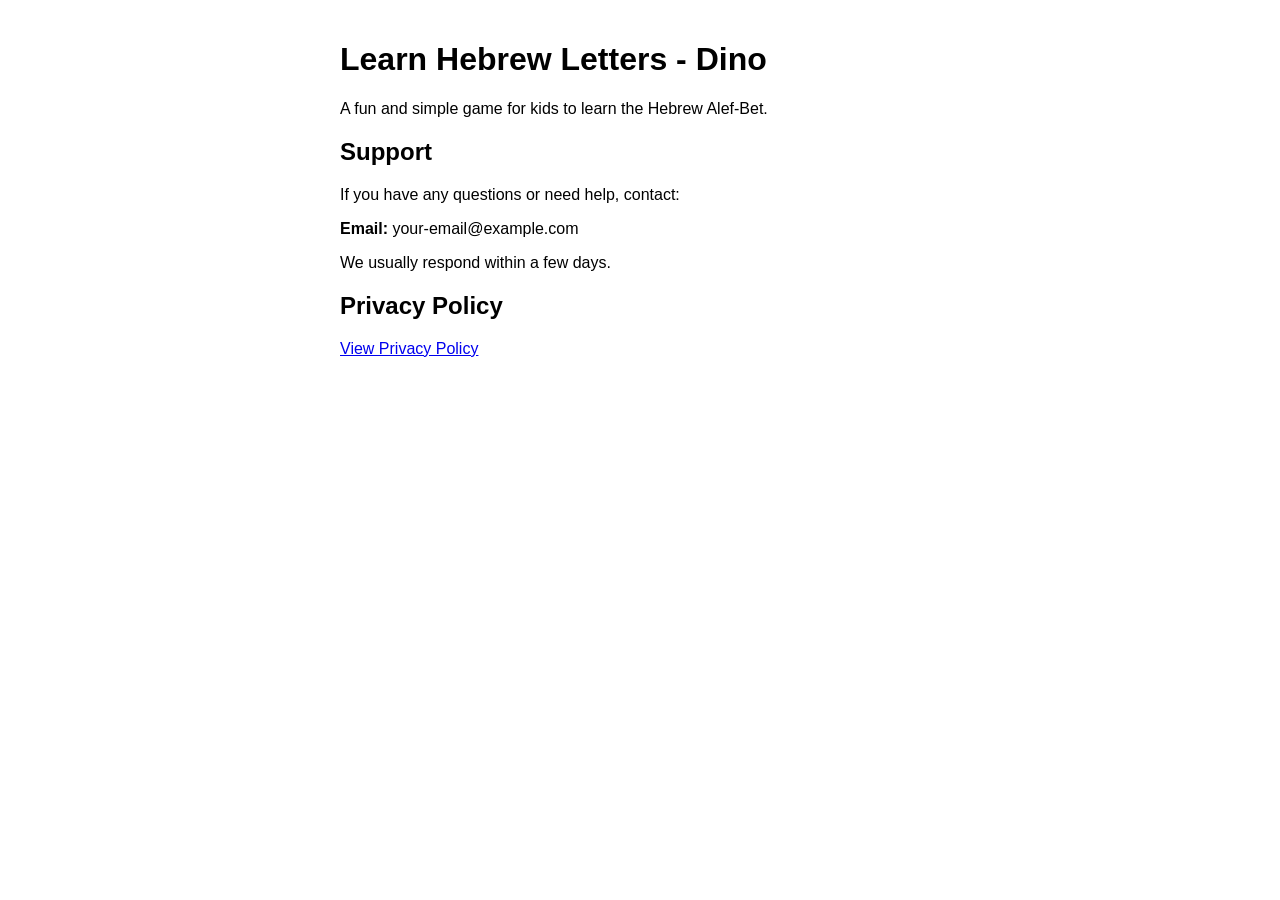
==== index.html @ c53a33fb "Add initial HTML structure for Hebrew learning game" ====
<!DOCTYPE html>
<html>
<head>
<meta charset="UTF-8">
<title>Learn Hebrew Letters - Dino</title>
</head>
<body style="font-family: Arial; max-width: 600px; margin: auto; padding: 20px;">

<h1>Learn Hebrew Letters - Dino</h1>

<p>A fun and simple game for kids to learn the Hebrew Alef-Bet.</p>

<h2>Support</h2>
<p>If you have any questions or need help, contact:</p>

<p><strong>Email:</strong> your-email@example.com</p>

<p>We usually respond within a few days.</p>

<h2>Privacy Policy</h2>
<p><a href="privacy.html">View Privacy Policy</a></p>

</body>
</html>
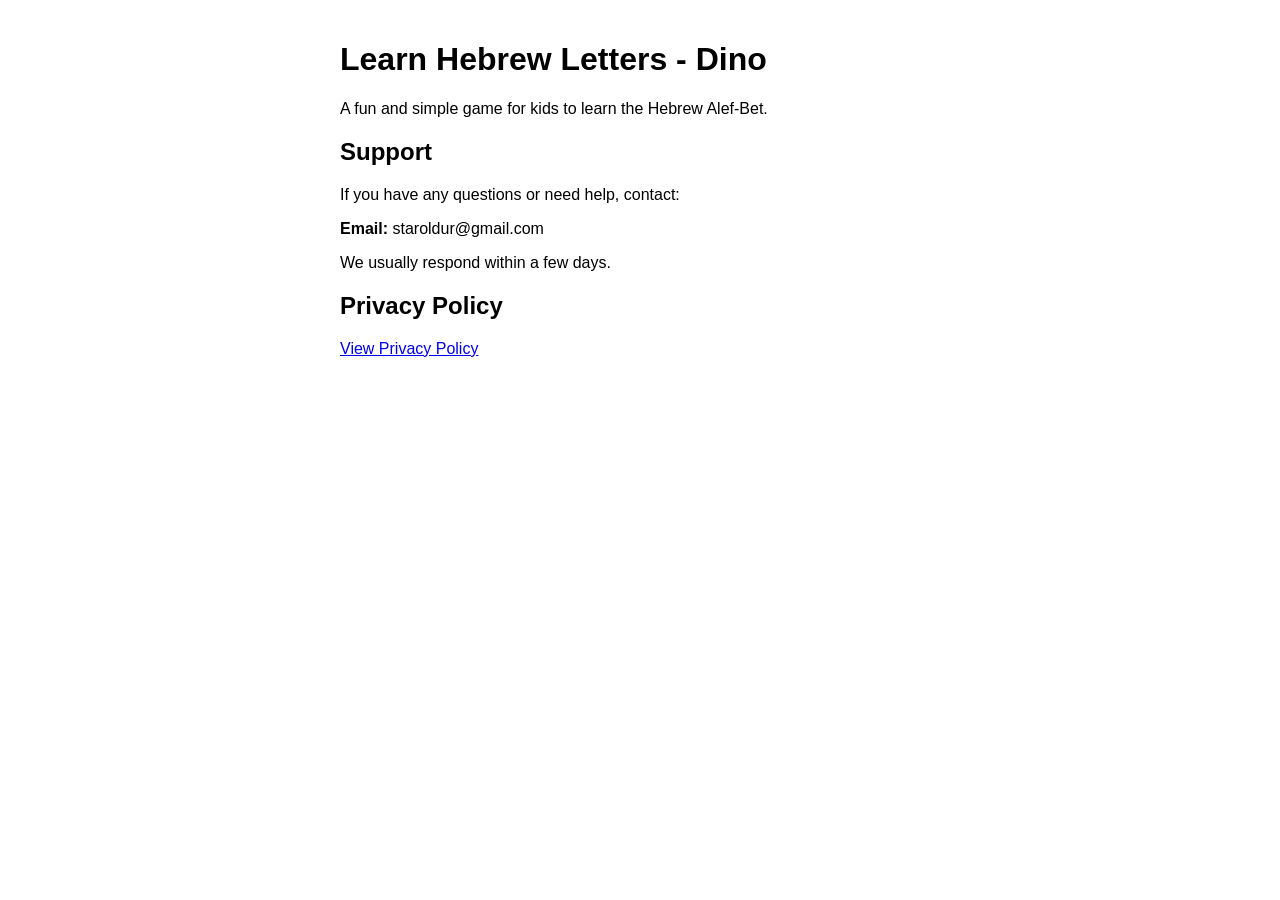
==== commit 15fbaa82: "Update contact email in index.html" ====
--- a/index.html
+++ b/index.html
@@ -13,7 +13,7 @@
 <h2>Support</h2>
 <p>If you have any questions or need help, contact:</p>
 
-<p><strong>Email:</strong> your-email@example.com</p>
+<p><strong>Email:</strong> staroldur@gmail.com</p>
 
 <p>We usually respond within a few days.</p>
 
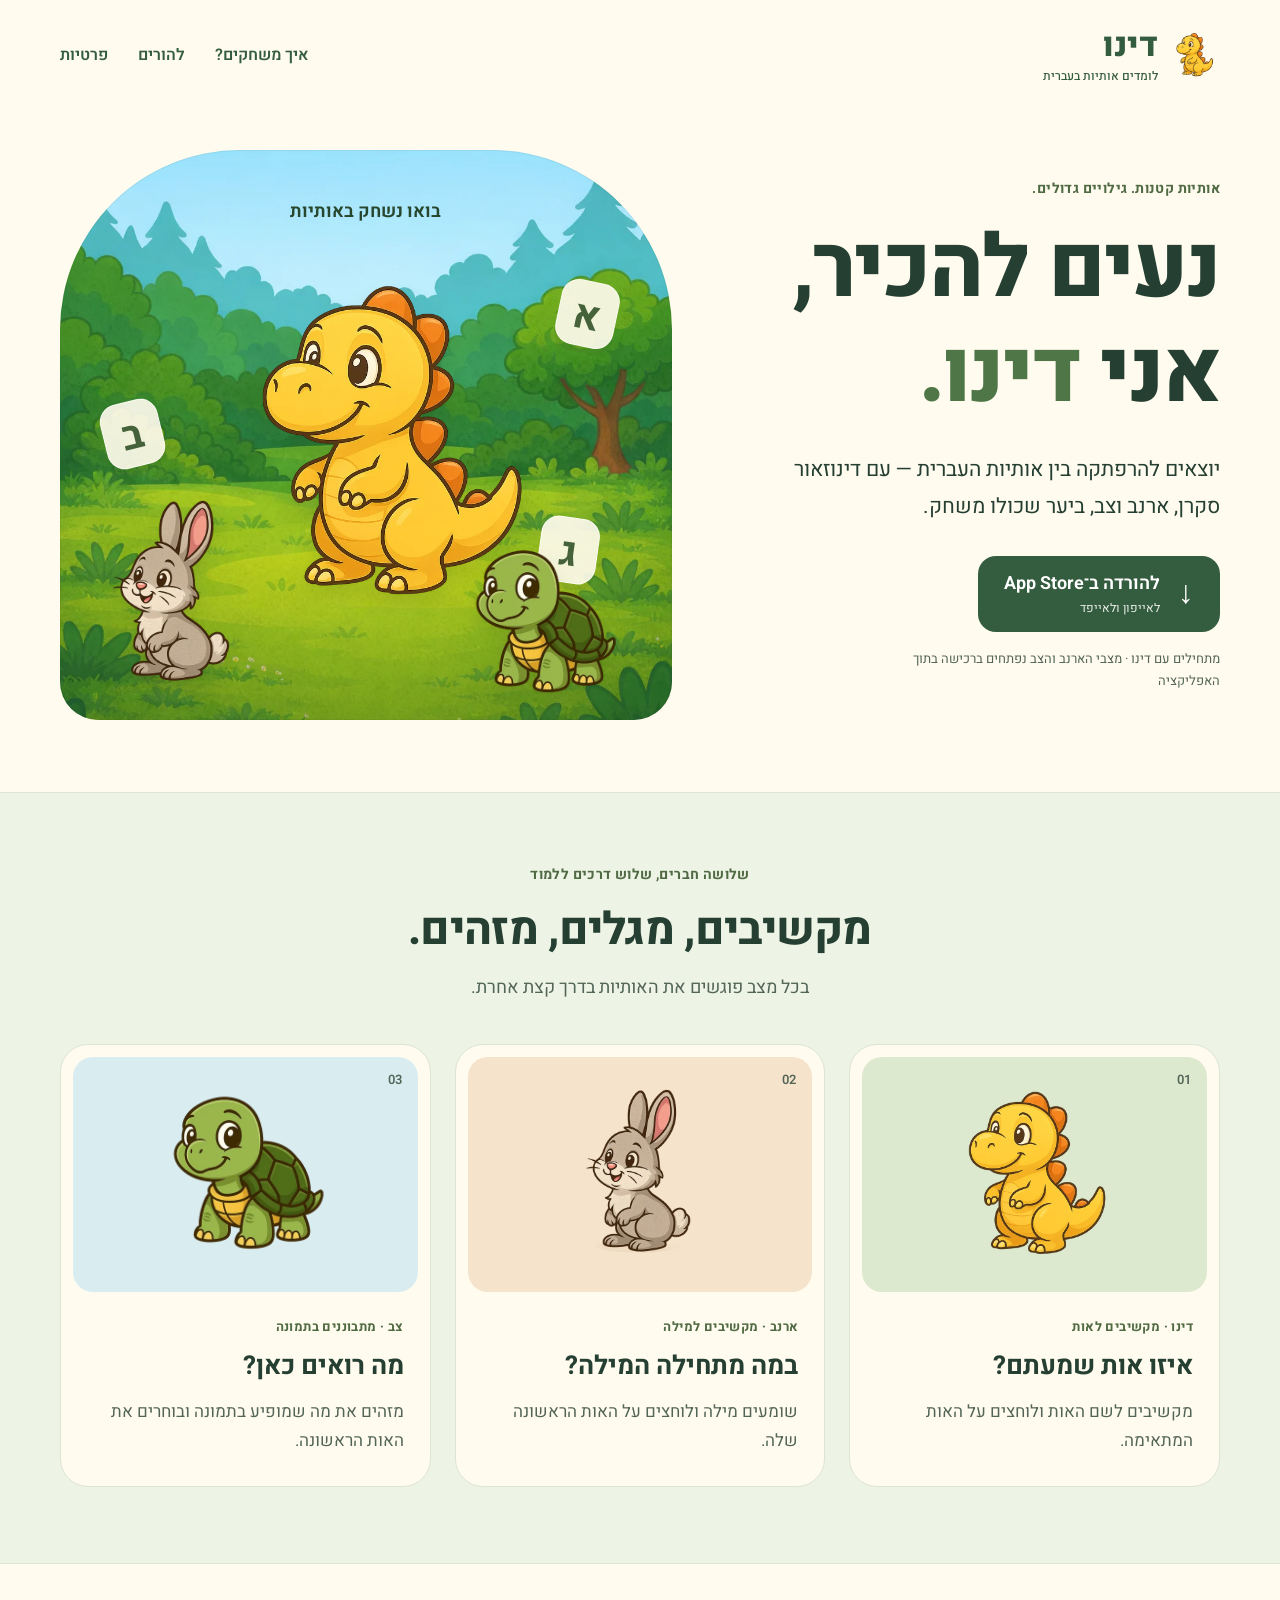
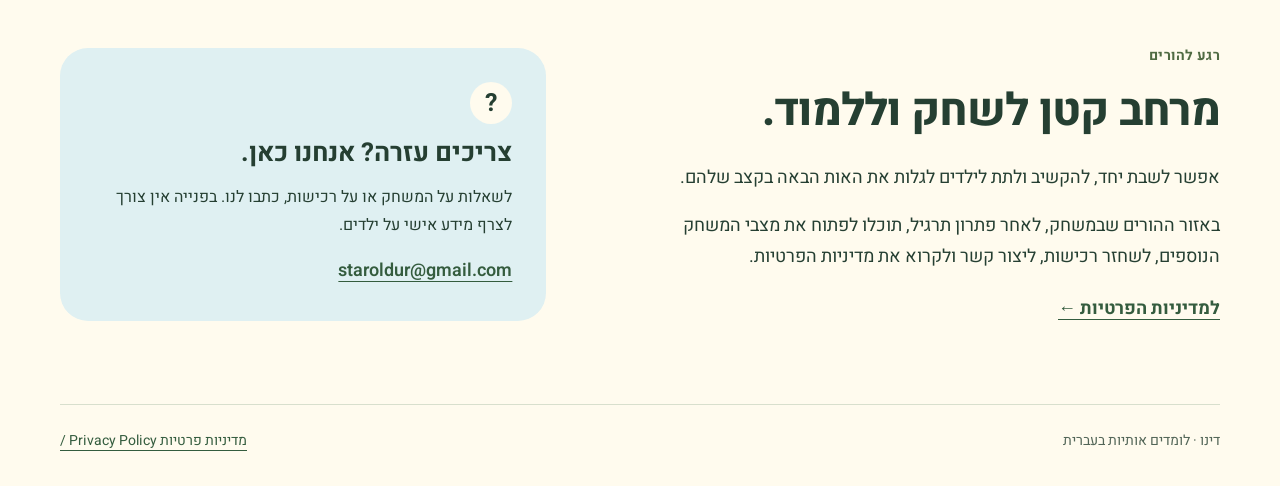
==== commit 4b33048f: "Refresh Dino website and clarify privacy policy" ====
--- a/index.html
+++ b/index.html
@@ -1,24 +1,52 @@
-<!DOCTYPE html>
-<html>
+<!doctype html>
+<html lang="he" dir="rtl">
 <head>
-<meta charset="UTF-8">
-<title>Learn Hebrew Letters - Dino</title>
+  <meta charset="utf-8">
+  <meta name="viewport" content="width=device-width, initial-scale=1">
+  <meta name="description" content="דינו — משחק ללימוד אותיות בעברית עם דינוזאור, ארנב וצב. שלושה מצבי משחק קטנים בעולם של יער.">
+  <meta name="theme-color" content="#eef5e5">
+  <title>דינו — לומדים אותיות, משחקים יחד</title>
+  <link rel="icon" href="assets/dino.webp" type="image/webp">
+  <link rel="stylesheet" href="styles.css">
 </head>
-<body style="font-family: Arial; max-width: 600px; margin: auto; padding: 20px;">
-
-<h1>Learn Hebrew Letters - Dino</h1>
-
-<p>A fun and simple game for kids to learn the Hebrew Alef-Bet.</p>
-
-<h2>Support</h2>
-<p>If you have any questions or need help, contact:</p>
-
-<p><strong>Email:</strong> staroldur@gmail.com</p>
-
-<p>We usually respond within a few days.</p>
-
-<h2>Privacy Policy</h2>
-<p><a href="privacy.html">View Privacy Policy</a></p>
-
+<body>
+  <a class="skip" href="#main">דילוג לתוכן</a>
+  <header class="site-header wrap">
+    <a class="brand" href="index.html" aria-label="דינו — עמוד הבית"><img src="assets/dino.webp" width="52" height="52" alt=""><span>דינו<span class="brand-sub">לומדים אותיות בעברית</span></span></a>
+    <nav aria-label="ניווט ראשי"><a href="#modes">איך משחקים?</a><a href="#parents">להורים</a><a href="privacy.html">פרטיות</a></nav>
+  </header>
+  <main id="main">
+    <section class="hero wrap" aria-labelledby="hero-title">
+      <div class="hero-copy">
+        <p class="eyebrow">אותיות קטנות. גילויים גדולים.</p>
+        <h1 id="hero-title">נעים להכיר,<br>אני <span>דינו.</span></h1>
+        <p class="intro">יוצאים להרפתקה בין אותיות העברית — עם דינוזאור סקרן, ארנב וצב, ביער שכולו משחק.</p>
+        <a class="button store" href="https://apps.apple.com/app/id6765877243"><span aria-hidden="true">↓</span><span>להורדה ב־<bdi lang="en" dir="ltr">App Store</bdi><small>לאייפון ולאייפד</small></span></a>
+        <p class="caption">מתחילים עם דינו · מצבי הארנב והצב נפתחים ברכישה בתוך האפליקציה</p>
+      </div>
+      <div class="forest" role="img" aria-label="דינו, הארנב והצב נפגשים ביער של המשחק">
+        <span class="forest-note">בואו נשחק באותיות</span>
+        <img class="hero-dino" src="assets/dino.webp" width="420" height="420" alt="" fetchpriority="high">
+        <img class="hero-bunny" src="assets/bunny.webp" width="240" height="300" alt="">
+        <img class="hero-turtle" src="assets/turtle.webp" width="260" height="260" alt="">
+        <span class="letter letter-a" aria-hidden="true">א</span><span class="letter letter-b" aria-hidden="true">ב</span><span class="letter letter-c" aria-hidden="true">ג</span>
+      </div>
+    </section>
+    <section class="modes-section" id="modes" aria-labelledby="modes-title">
+      <div class="wrap">
+        <div class="section-heading"><p class="eyebrow">שלושה חברים, שלוש דרכים ללמוד</p><h2 id="modes-title">מקשיבים, מגלים, מזהים.</h2><p>בכל מצב פוגשים את האותיות בדרך קצת אחרת.</p></div>
+        <div class="modes">
+          <article class="mode"><div class="portrait mint"><img src="assets/dino.webp" width="220" height="220" alt="דינו הדינוזאור" loading="lazy"><span class="mode-number" aria-hidden="true">01</span></div><div class="mode-copy"><p class="eyebrow">דינו · מקשיבים לאות</p><h3>איזו אות שמעתם?</h3><p>מקשיבים לשם האות ולוחצים על האות המתאימה.</p></div></article>
+          <article class="mode"><div class="portrait peach"><img src="assets/bunny.webp" width="220" height="220" alt="הארנב" loading="lazy"><span class="mode-number" aria-hidden="true">02</span></div><div class="mode-copy"><p class="eyebrow">ארנב · מקשיבים למילה</p><h3>במה מתחילה המילה?</h3><p>שומעים מילה ולוחצים על האות הראשונה שלה.</p></div></article>
+          <article class="mode"><div class="portrait blue"><img src="assets/turtle.webp" width="220" height="220" alt="הצב" loading="lazy"><span class="mode-number" aria-hidden="true">03</span></div><div class="mode-copy"><p class="eyebrow">צב · מתבוננים בתמונה</p><h3>מה רואים כאן?</h3><p>מזהים את מה שמופיע בתמונה ובוחרים את האות הראשונה.</p></div></article>
+        </div>
+      </div>
+    </section>
+    <section class="parents wrap" id="parents" aria-labelledby="parents-title">
+      <div><p class="eyebrow">רגע להורים</p><h2 id="parents-title">מרחב קטן לשחק וללמוד.</h2><p>אפשר לשבת יחד, להקשיב ולתת לילדים לגלות את האות הבאה בקצב שלהם.</p><p>באזור ההורים שבמשחק, לאחר פתרון תרגיל, תוכלו לפתוח את מצבי המשחק הנוספים, לשחזר רכישות, ליצור קשר ולקרוא את מדיניות הפרטיות.</p><a class="text-link" href="privacy.html">למדיניות הפרטיות <span aria-hidden="true">←</span></a></div>
+      <aside class="support" aria-labelledby="support-title"><span class="support-mark" aria-hidden="true">?</span><h3 id="support-title">צריכים עזרה? אנחנו כאן.</h3><p>לשאלות על המשחק או על רכישות, כתבו לנו. בפנייה אין צורך לצרף מידע אישי על ילדים.</p><a href="mailto:staroldur@gmail.com"><bdi dir="ltr">staroldur@gmail.com</bdi></a></aside>
+    </section>
+  </main>
+  <footer class="wrap site-footer"><span>דינו · לומדים אותיות בעברית</span><a href="privacy.html">מדיניות פרטיות <span lang="en" dir="ltr">/ Privacy Policy</span></a></footer>
 </body>
 </html>
--- a/styles.css
+++ b/styles.css
@@ -0,0 +1,648 @@
+@font-face {
+  font-family:Heebo;
+  src:url('assets/Heebo.ttf') format('truetype');
+  font-style:normal;
+  font-weight:100 900;
+  font-display:swap
+}
+:root {
+  --cream:#fffbee;
+  --ink:#253f32;
+  --green:#345c3e;
+  --muted:#526557;
+  --line:#d8dfcd;
+  --sky:#dff1f5
+}
+* {
+  box-sizing:border-box
+}
+html {
+  scroll-behavior:smooth;
+  scroll-padding-top:24px
+}
+body {
+  margin:0;
+  background:var(--cream);
+  color:var(--ink);
+  font-family:Heebo,Arial,sans-serif;
+  font-size:18px;
+  line-height:1.75
+}
+a {
+  color:var(--green);
+  text-underline-offset:5px
+}
+a:hover {
+  text-decoration-thickness:2px
+}
+a:focus-visible {
+  outline:3px solid #92501e;
+  outline-offset:5px;
+  border-radius:4px
+}
+img {
+  max-width:100%;
+  height:auto
+}
+h1,h2,h3,p {
+  margin:0
+}
+h1,h2,h3 {
+  line-height:1.2
+}
+h1 {
+  font-size:clamp(58px,6.8vw,94px);
+  font-weight:800;
+  letter-spacing:-2px
+}
+h1 span {
+  color:#4e7647
+}
+h2 {
+  font-size:clamp(30px,3.5vw,46px);
+  font-weight:750;
+  letter-spacing:-.7px
+}
+h3 {
+  font-size:26px
+}
+p+p {
+  margin-top:16px
+}
+.wrap {
+  width:min(1160px,calc(100% - 64px));
+  margin-inline:auto
+}
+.site-header {
+  display:flex;
+  align-items:center;
+  justify-content:space-between;
+  gap:24px;
+  padding-block:25px
+}
+.brand {
+  display:flex;
+  align-items:center;
+  gap:10px;
+  font-size:33px;
+  font-weight:800;
+  text-decoration:none;
+  line-height:1
+}
+.brand img {
+  object-fit:contain;
+  width:52px;
+  height:60px
+}
+.brand-sub {
+  display:block;
+  font-size:12px;
+  font-weight:500;
+  margin-top:8px;
+  letter-spacing:0
+}
+.site-header nav {
+  display:flex;
+  gap:30px;
+  font-size:16px;
+  font-weight:600
+}
+.site-header nav a {
+  text-decoration:none
+}
+.site-header nav a:hover {
+  text-decoration:underline
+}
+.skip {
+  position:absolute;
+  top:-100px;
+  right:16px;
+  z-index:10;
+  background:white;
+  padding:12px
+}
+.skip:focus {
+  top:12px
+}
+.hero {
+  display:grid;
+  grid-template-columns: .9fr 1.1fr;
+  gap:48px;
+  align-items:center;
+  padding-block:40px 72px
+}
+.eyebrow {
+  font-size:14px;
+  letter-spacing:.4px;
+  font-weight:700;
+  color:#506b43;
+  margin-bottom:16px
+}
+.intro {
+  font-size:21px;
+  max-width:430px;
+  margin-top:26px
+}
+.button {
+  display:inline-flex;
+  align-items:center;
+  justify-content:center;
+  gap:18px;
+  border-radius:18px;
+  background:var(--green);
+  color:white;
+  padding:15px 26px;
+  text-decoration:none;
+  font-size:18px;
+  font-weight:650;
+  line-height:1.4;
+  min-height:64px
+}
+.button:hover {
+  background:#26482e
+}
+.store {
+  margin-top:30px
+}
+.store>span:first-child {
+  font-size:32px;
+  font-weight:400
+}
+.store small {
+  display:block;
+  font-size:12px;
+  font-weight:400;
+  opacity:.9;
+  margin-top:4px
+}
+.caption {
+  font-size:13px;
+  color:var(--muted);
+  margin-top:16px;
+  max-width:340px
+}
+.forest {
+  position:relative;
+  isolation:isolate;
+  height:570px;
+  border-radius:180px 180px 38px 38px;
+  background:#b6d9bc url('assets/forest.webp') center/cover;
+  overflow:hidden;
+  box-shadow:inset 0 0 0 1px #253f3210
+}
+.forest:after {
+  content:'';
+  position:absolute;
+  inset:60% 0 0;
+  background:linear-gradient(transparent,#27472635);
+  z-index:-1
+}
+.forest-note {
+  position:absolute;
+  top:46px;
+  inset-inline:0;
+  text-align:center;
+  font-size:18px;
+  font-weight:650;
+  color:#27472d
+}
+.forest img {
+  position:absolute;
+  object-fit:contain;
+  filter:drop-shadow(0 12px 10px #244b2422)
+}
+.hero-dino {
+  width:67%;
+  height:65%;
+  left:20%;
+  top:19%;
+  z-index:2
+}
+.hero-bunny {
+  width:37%;
+  height:40%;
+  left:0;
+  bottom:2%;
+  z-index:3
+}
+.hero-turtle {
+  width:42%;
+  height:32%;
+  right:0;
+  bottom:1%;
+  z-index:3
+}
+.letter {
+  position:absolute;
+  background:#fffbeee8;
+  border:1px solid #fff9;
+  border-radius:18px;
+  width:59px;
+  height:66px;
+  display:grid;
+  place-items:center;
+  font-size:40px;
+  font-weight:700;
+  color:#45623a;
+  box-shadow:0 6px 0 #3553291c
+}
+.letter-a {
+  top:23%;
+  right:9%;
+  transform:rotate(12deg)
+}
+.letter-b {
+  top:44%;
+  left:7%;
+  transform:rotate(-14deg)
+}
+.letter-c {
+  bottom:24%;
+  right:12%;
+  transform:rotate(8deg)
+}
+.modes-section {
+  background:#edf3e5;
+  padding-block:70px 76px;
+  border-block:1px solid #dce5d4
+}
+.section-heading {
+  text-align:center;
+  margin-bottom:40px
+}
+.section-heading>p:last-child {
+  color:var(--muted);
+  margin-top:15px
+}
+.modes {
+  display:grid;
+  grid-template-columns:repeat(3,1fr);
+  gap:24px
+}
+.mode {
+  background:var(--cream);
+  border-radius:28px;
+  overflow:hidden;
+  border:1px solid #dce4d2
+}
+.portrait {
+  height:235px;
+  position:relative;
+  display:flex;
+  align-items:center;
+  justify-content:center;
+  margin:12px;
+  border-radius:20px
+}
+.portrait img {
+  width:195px;
+  height:205px;
+  object-fit:contain
+}
+.mint {
+  background:#dce9cf
+}
+.peach {
+  background:#f5e3cb
+}
+.blue {
+  background:#d9edf0
+}
+.mode-number {
+  position:absolute;
+  top:12px;
+  inset-inline-start:16px;
+  font-size:13px;
+  font-weight:600;
+  color:#526557
+}
+.mode-copy {
+  padding:12px 26px 30px
+}
+.mode-copy .eyebrow {
+  font-size:13px;
+  margin-bottom:12px
+}
+.mode-copy p:last-child {
+  font-size:17px;
+  color:var(--muted);
+  margin-top:15px
+}
+.parents {
+  display:grid;
+  grid-template-columns:1.2fr 1fr;
+  gap:90px;
+  align-items:center;
+  padding-block:80px
+}
+.parents h2 {
+  margin-bottom:24px
+}
+.parents p {
+  max-width:600px
+}
+.text-link {
+  display:inline-block;
+  margin-top:20px;
+  font-weight:700
+}
+.support {
+  background:#dff0f2;
+  border-radius:28px;
+  padding:34px
+}
+.support h3 {
+  margin-block:14px
+}
+.support p {
+  font-size:16px;
+  margin-bottom:16px
+}
+.support>a {
+  font-size:18px;
+  font-weight:600;
+  overflow-wrap:anywhere
+}
+.support-mark {
+  display:grid;
+  place-items:center;
+  background:#fffbee;
+  border-radius:50%;
+  width:42px;
+  height:42px;
+  font-size:25px;
+  font-weight:700
+}
+.site-footer {
+  border-top:1px solid var(--line);
+  padding-block:24px 32px;
+  display:flex;
+  justify-content:space-between;
+  gap:24px;
+  font-size:14px;
+  color:var(--muted)
+}
+.policy-header {
+  background:var(--sky);
+  padding:50px 0 44px;
+  border-block:1px solid #d2e3df
+}
+.policy-header h1 {
+  font-size:clamp(36px,5vw,60px);
+  letter-spacing:-1px
+}
+.policy-header p {
+  margin-top:16px;
+  max-width:700px
+}
+.policy-meta {
+  font-size:14px;
+  color:var(--muted)
+}
+.policy-layout {
+  display:grid;
+  grid-template-columns:230px minmax(0,760px);
+  gap:56px;
+  padding-block:48px 70px;
+  align-items:start
+}
+.policy-nav {
+  position:sticky;
+  top:24px;
+  font-size:15px
+}
+.policy-nav h2 {
+  font-size:18px;
+  margin-bottom:12px
+}
+.policy-nav a {
+  display:block;
+  padding-block:8px;
+  min-height:40px
+}
+.policy-content {
+  min-width:0
+}
+.policy-content section {
+  margin-bottom:36px;
+  scroll-margin-top:24px
+}
+.policy-content h2 {
+  font-size:27px;
+  letter-spacing:0;
+  margin-bottom:16px
+}
+.policy-content h3 {
+  font-size:21px;
+  margin-bottom:12px
+}
+.policy-content p,.policy-content li {
+  font-size:17px
+}
+.policy-content ul {
+  padding-inline-start:24px
+}
+.policy-content li {
+  margin-block:10px
+}
+.summary {
+  padding:26px;
+  background:#edf3e5;
+  border-radius:22px;
+  border:1px solid #dce4d2
+}
+.summary h2 {
+  font-size:23px
+}
+.policy-content a {
+  overflow-wrap:anywhere
+}
+.policy-content .updated {
+  font-size:14px;
+  color:var(--muted)
+}
+@media(max-width:900px) {
+  .hero {
+    gap:28px
+  }
+  .forest {
+    height:500px
+  }
+  .parents {
+    gap:36px
+  }
+  .mode-copy {
+    padding-inline:20px
+  }
+  .mode h3 {
+    font-size:23px
+  }
+  .policy-layout {
+    grid-template-columns:180px minmax(0,1fr);
+    gap:28px
+  }
+}
+@media(max-width:650px) {
+  body {
+    font-size:17px
+  }
+  .wrap {
+    width:calc(100% - 36px)
+  }
+  .site-header {
+    padding-block:18px;
+    align-items:flex-start;
+    gap:14px
+  }
+  .brand {
+    font-size:28px
+  }
+  .brand img {
+    width:40px;
+    height:48px
+  }
+  .brand-sub {
+    font-size:10px
+  }
+  .site-header nav {
+    gap:14px;
+    font-size:13px;
+    flex-wrap:wrap;
+    justify-content:flex-end;
+    padding-top:10px
+  }
+  .hero {
+    grid-template-columns:1fr;
+    padding-block:28px 42px;
+    gap:32px
+  }
+  .hero-copy {
+    max-width:470px
+  }
+  .hero h1 {
+    font-size:68px
+  }
+  .intro {
+    font-size:20px;
+    margin-top:20px
+  }
+  .forest {
+    height:430px;
+    max-width:490px;
+    width:100%;
+    margin-inline:auto;
+    border-radius:130px 130px 28px 28px
+  }
+  .forest-note {
+    top:32px;
+    font-size:16px
+  }
+  .letter {
+    width:48px;
+    height:55px;
+    font-size:34px
+  }
+  .modes-section {
+    padding-block:42px
+  }
+  .modes {
+    grid-template-columns:1fr;
+    gap:20px
+  }
+  .mode {
+    display:grid;
+    grid-template-columns:125px 1fr;
+    align-items:center
+  }
+  .portrait {
+    height:170px;
+    margin:10px
+  }
+  .portrait img {
+    width:110px;
+    height:140px
+  }
+  .mode-number {
+    top:6px;
+    inset-inline-start:9px;
+    font-size:11px
+  }
+  .mode-copy {
+    padding:18px 10px 18px 18px
+  }
+  .mode-copy .eyebrow {
+    font-size:11px
+  }
+  .mode h3 {
+    font-size:22px
+  }
+  .mode-copy p:last-child {
+    font-size:15px;
+    margin-top:10px
+  }
+  .parents {
+    grid-template-columns:1fr;
+    padding-block:46px;
+    gap:30px
+  }
+  .support {
+    padding:28px
+  }
+  .site-footer {
+    flex-direction:column;
+    gap:12px
+  }
+  .policy-header {
+    padding-block:32px
+  }
+  .policy-layout {
+    grid-template-columns:1fr;
+    padding-block:28px 40px;
+    gap:30px
+  }
+  .policy-nav {
+    position:static;
+    border-bottom:1px solid var(--line);
+    padding-bottom:20px
+  }
+  .policy-nav a {
+    display:inline-block;
+    margin-inline-end:20px
+  }
+  .policy-content h2 {
+    font-size:25px
+  }
+  .summary {
+    padding:22px
+  }
+}
+@media(prefers-reduced-motion:reduce) {
+  html {
+    scroll-behavior:auto
+  }
+}
+@media print {
+  body {
+    background:white;
+    color:black
+  }
+  .site-header nav,.policy-nav,.skip,.site-footer {
+    display:none
+  }
+  .policy-layout {
+    display:block
+  }
+  .wrap {
+    width:100%
+  }
+  .policy-header {
+    background:white;
+    padding:20px 0
+  }
+  .policy-content section {
+    break-inside:avoid
+  }
+  a {
+    color:inherit
+  }
+}
